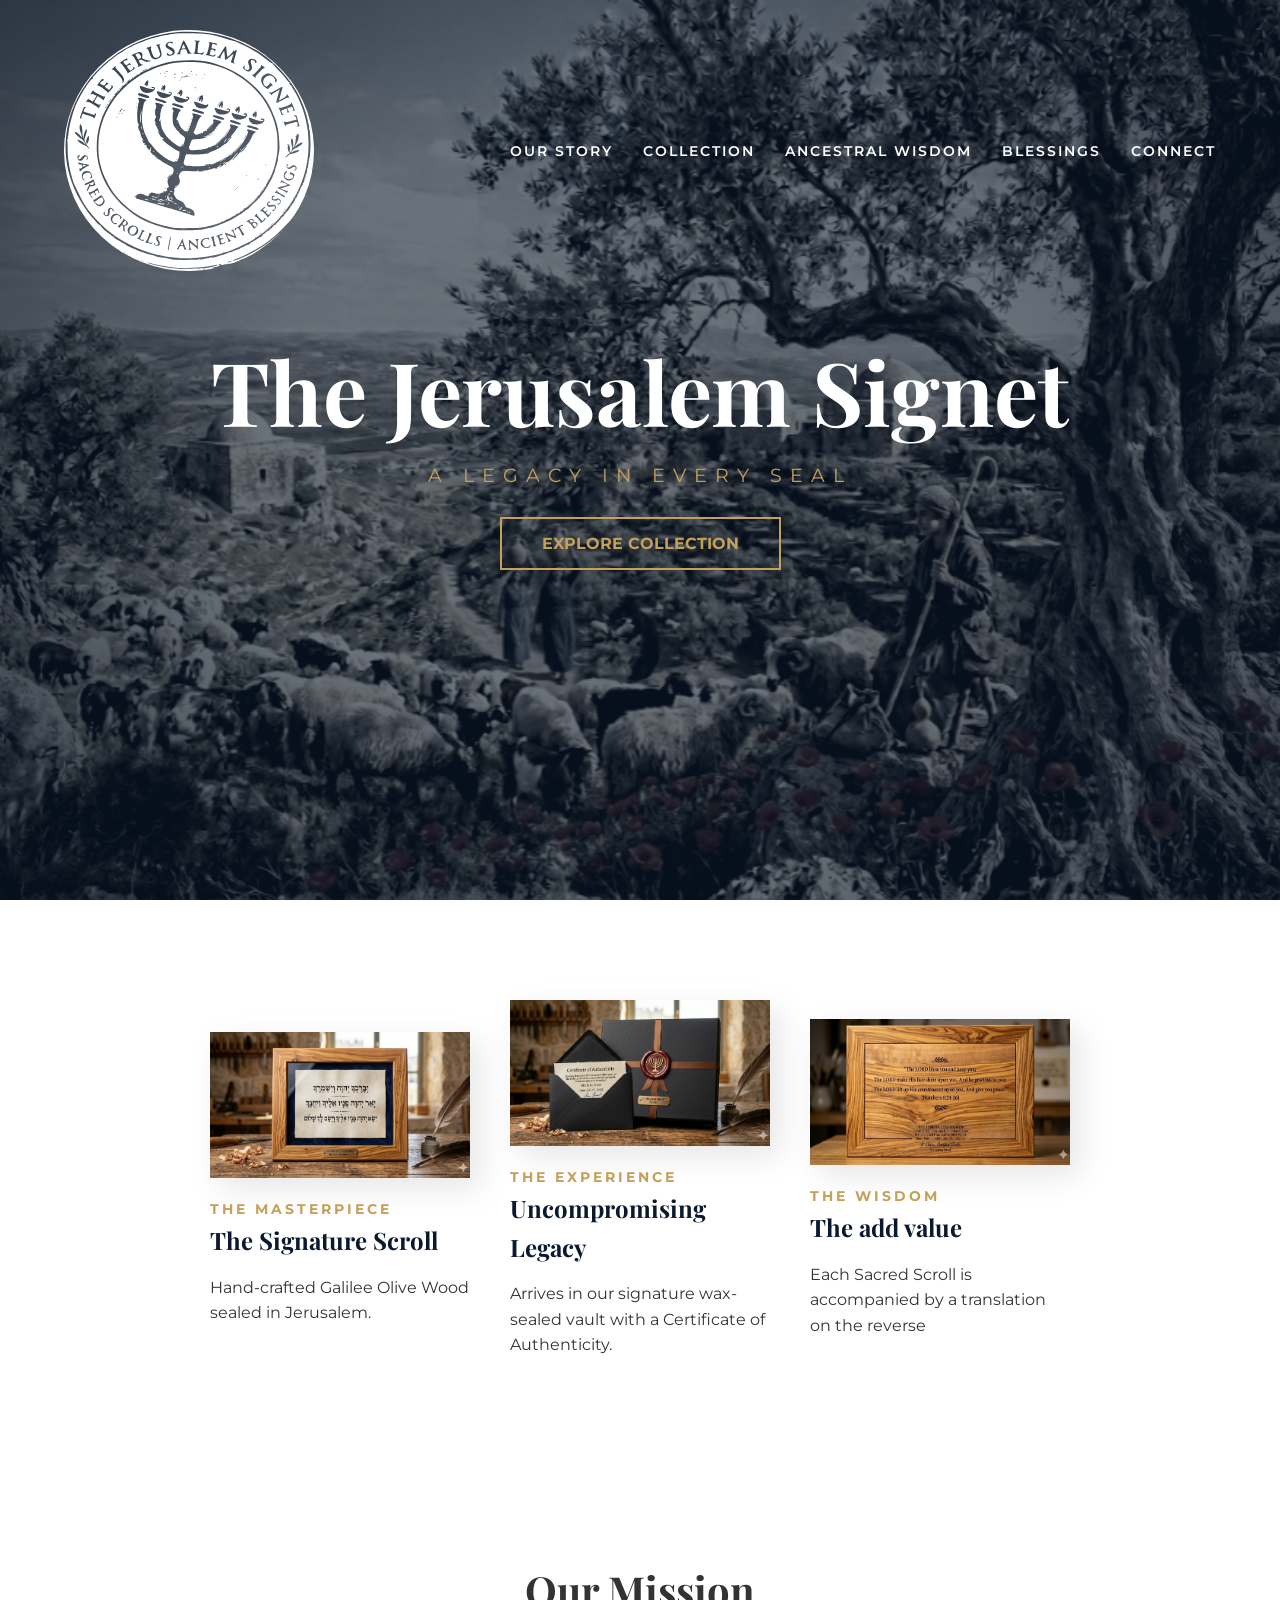
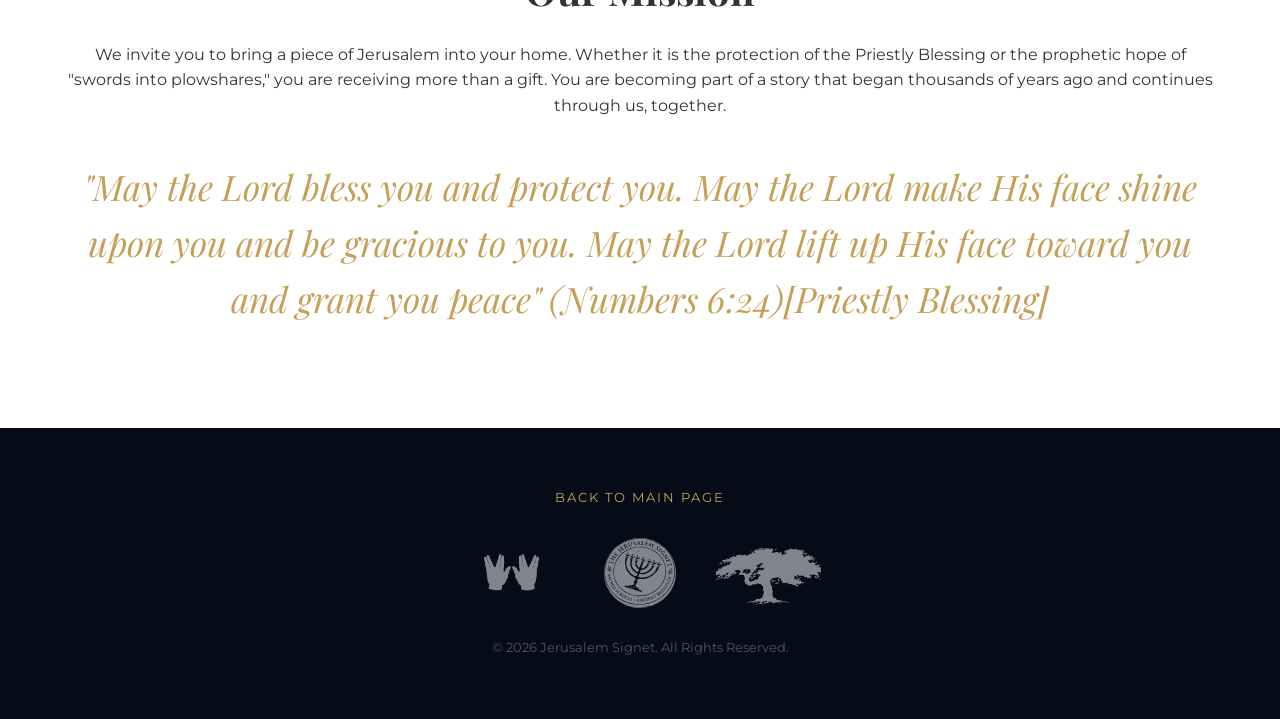
==== index.html @ 8cb452a7 "Re-deploying with index.html at the root" ====
<!DOCTYPE html>
<html lang="en">
<head>
    <meta charset="UTF-8">
    <meta name="viewport" content="width=device-width, initial-scale=1.0">
    <title>Jerusalem Signet | A Legacy in Every Seal</title>
    <link href="https://fonts.googleapis.com/css2?family=Montserrat:wght@300;400;700&family=Playfair+Display:ital,wght@0,700;1,700&display=swap" rel="stylesheet">
    <link rel="stylesheet" href="css/style.css">
</head>
<body>

    <header>
        <div class="logo">
            <a href="index.html"><img src="assets/svg/Jerusalemsignet.svg" alt="Jerusalem Signet Logo"></a>
        </div>
        <nav>
            <ul>
		 <li><a href="heritage.html">Our Story</a></li>
                <li><a href="collection.html">Collection</a></li>
                <li><a href="wisdom.html">Ancestral Wisdom</a></li>
		<li><a href="blessings.html">Blessings</a></li>
                <li><a href="connect.html">Connect</a></li>

            </ul>
        </nav>
    </header>

    <section class="hero">
        <div class="hero-content">
            <h1>The Jerusalem Signet</h1>
            <p class="hero-subtitle">A Legacy in Every Seal</p>
            <a href="collection.html" class="cta-button">Explore Collection</a>
        </div>
    </section>



<section id="featured" class="signature-piece">
    <div class="container">
        <div class="piece-grid">
            
            <div class="featured-item">
                <div class="image-wrapper">
                    <img src="assets/images/product1.png" alt="Signature Olive Wood Frame">
                </div>
                <div class="piece-content">
                    <span class="label">The Masterpiece</span>
                    <h2>The Signature Scroll</h2>
                    <p>Hand-crafted Galilee Olive Wood sealed in Jerusalem.</p>
                </div>
            </div>

            <div class="featured-item">
                <div class="image-wrapper">
                    <img src="assets/images/package.png" alt="Jerusalem Signet Premium Packaging">
                </div>
                <div class="piece-content">
                    <span class="label">The Experience</span>
                    <h2>Uncompromising Legacy</h2>
                    <p>Arrives in our signature wax-sealed vault with a Certificate of Authenticity.</p>
                </div>
            </div>

          <div class="featured-item">
                <div class="image-wrapper">
                    <img src="assets/images/back_product.png" alt="Product back">
                </div>
                <div class="piece-content">
                    <span class="label">The Wisdom</span>
                    <h2>The add value</h2>
                    <p> Each Sacred Scroll is accompanied by a translation on the reverse</p>
                </div>
            </div>








        </div>
    </div>
</section>

<section class="mission-callout">
        <div class="container narrow">
          	  <h2>Our Mission</h2>
           	<p>We invite you to bring a piece of Jerusalem into your home. Whether it is the protection of the Priestly Blessing or the prophetic hope of "swords into plowshares," you are receiving more than a gift. You are 				becoming part of a story that began thousands of years ago and continues through us, together.</p>
            	<p class="final-blessing"> "May the Lord bless you and protect you.
May the Lord make His face shine upon you and be gracious to you.
May the Lord lift up His face toward you and grant you peace" (Numbers 6:24)[Priestly Blessing]</p>
        </div>
</section>

<footer class="main-footer">
    <div class="footer-container">
        <a href="index.html" class="back-home">Back to Main Page</a>
        
        <div class="footer-branding">
	     <img src="assets/images/cohanim.png" alt="Olive Tree" class="footer-cohen">
	    <img src="assets/svg/Jerusalemsignet.svg" alt="Jerusalem Signet Seal" class="footer-logo">
            <img src="assets/images/OliveTree.png" alt="Olive Tree" class="footer-tree">
              
        </div>

        
        <p>&copy; 2026 Jerusalem Signet. All Rights Reserved.</p>
    </div>
</footer>

</body>
</html>
---- css/style.css ----
/* ==========================================================================
   1. CORE RESET & VARIABLES
   ========================================================================== */
:root {
    --midnight: #0a192f;
    --gold: #c5a059;
    --white: #ffffff;
    --off-white: #f9f9f9;
}

* { 
    margin: 0; 
    padding: 0; 
    box-sizing: border-box; 
}

body {
    font-family: 'Montserrat', sans-serif;
    background-color: var(--white);
    color: #333;
    line-height: 1.6;
    width: 100%;
    overflow-x: hidden;
}

img {
    max-width: 100%;
    height: auto;
    display: block;
}

/* ==========================================================================
   2. GLOBAL NAVIGATION
   ========================================================================== */
header {
    position: absolute;
    top: 0;
    width: 100%;
    display: flex;
    justify-content: space-between;
    align-items: center;
    padding: 30px 5%;
    z-index: 1000;
}

.logo img, .nav-logo {
    width: 250px !important;
    height: auto;
    filter: brightness(0) invert(1);
}

nav ul { display: flex; list-style: none; }
nav ul li { margin-left: 30px; }
nav ul li a {
    color: var(--white);
    text-decoration: none;
    text-transform: uppercase;
    font-size: 0.9rem;
    letter-spacing: 2px;
    font-weight: 600;
}

/* ==========================================================================
   3. HOME PAGE HERO
   ========================================================================== */
.hero {
    height: 100vh;
    background: var(--midnight);
    display: flex;
    align-items: center;
    justify-content: center;
    position: relative;
    text-align: center;
}

.hero::before {
    content: "";
    position: absolute;
    top: 0; left: 0; width: 100%; height: 100%;
    background: url('../assets/images/Galil_view1.jpg') center/cover no-repeat;
    opacity: 0.4;
    z-index: 1;
}

.hero-content { position: relative; z-index: 10; }

.hero h1 {
    font-family: 'Playfair Display', serif;
    font-size: clamp(3rem, 8vw, 5.5rem);
    color: var(--white);
    line-height: 1.1;
    margin-bottom: 20px;
}

.hero-subtitle {
    font-size: 1.2rem;
    color: var(--gold);
    text-transform: uppercase;
    letter-spacing: 8px;
    margin-bottom: 40px;
}

.cta-button {
    padding: 15px 40px;
    border: 2px solid var(--gold);
    color: var(--gold);
    text-decoration: none;
    text-transform: uppercase;
    font-weight: 700;
    transition: 0.3s;
}

.cta-button:hover { background: var(--gold); color: var(--midnight); }

/* ==========================================================================
   4. HOME PAGE FEATURED GRID
   ========================================================================== */
#featured { padding: 100px 0; background: var(--white); }

#featured .piece-grid {
    display: flex;
    justify-content: center;
    gap: 40px;
    max-width: 900px;
    margin: 0 auto;
    padding: 0 20px;
}

.featured-item { flex: 1; text-align: left; }

.image-wrapper {
    width: 100%;
    aspect-ratio: 16 / 9;
    overflow: hidden;
    margin-bottom: 20px;
    box-shadow: 10px 10px 30px rgba(0,0,0,0.1);
}

.image-wrapper img { width: 100%; height: 100%; object-fit: cover; }

/* ==========================================================================
   5. HERITAGE PAGE SPECIFIC
   ========================================================================== */
.subpage header {
    background: var(--midnight);
    position: relative;
}

.heritage-page .container {
    display: block !important;
    width: 100% !important;
    max-width: 1200px;
    margin: 0 auto;
    padding: 60px 5%;
}

.heritage-page .container.narrow { max-width: 800px !important; }

.heritage-hero {
    background: var(--off-white);
    text-align: center;
    padding: 80px 5%;
}

.heritage-hero h1 {
    font-family: 'Playfair Display', serif;
    font-size: 3.5rem;
    color: var(--midnight);
    margin: 20px 0;
}

/* Missing Text Styles Added Here */
.label {
    color: var(--gold);
    text-transform: uppercase;
    letter-spacing: 3px;
    font-weight: 700;
    font-size: 0.9rem;
    display: block;
}

.quote {
    font-family: 'Playfair Display', serif;
    font-style: italic;
    font-size: 1.5rem;
    color: #555;
    margin-top: 20px;
}

.lead {
    font-size: 1.3rem;
    font-weight: 300;
    margin-bottom: 30px;
}

.story-block h3 {
    font-family: 'Playfair Display', serif;
    font-size: 2rem;
    color: var(--midnight);
    margin-bottom: 15px;
}

.story-block p { margin-bottom: 20px; line-height: 1.8; }

.scripture-callout {
    margin: 40px 0;
    padding: 30px;
    background: #f4f4f4;
    border-left: 4px solid var(--gold);
}

.verse-text {
    font-family: 'Playfair Display', serif;
    font-style: italic;
    font-size: 1.4rem;
    margin-bottom: 10px;
}

.verse-reference {
    font-weight: 700;
    color: var(--gold);
    text-transform: uppercase;
    font-size: 0.8rem;
}

.heirloom-container { margin: 50px auto; max-width: 650px; text-align: center; }

.heirloom-photo {
    width: 100%;
    box-shadow: 0 20px 50px rgba(0,0,0,0.15);
}

.legacy-caption { font-style: italic; color: #777; margin-top: 15px; font-size: 0.9rem; }

/* ==========================================================================
   6. CRAFT & MISSION (The Dark & Gold Section)
   ========================================================================== */
.craft-details {
    background: var(--midnight) !important; /* Ensures the deep blue background */
    color: var(--white) !important;
    padding: 100px 5% !important;
    width: 100%;
}

.craft-grid {
    display: flex;
    justify-content: center;
    gap: 50px;
    max-width: 1100px;
    margin: 50px auto 0;
}

.craft-item h4 { 
    color: var(--gold); 
    text-transform: uppercase;
    margin-bottom: 15px;
    letter-spacing: 2px;
}

.mission-callout {
    padding: 100px 5%;
    text-align: center;
    background: var(--white);
}

.mission-callout h2 {
    font-family: 'Playfair Display', serif;
    font-size: 2.5rem;
    margin-bottom: 20px;
}

.final-blessing {
    font-family: 'Playfair Display', serif;
    font-size: 2.2rem;
    color: var(--gold);
    margin-top: 40px;
    font-style: italic;
}/* ==========================================================================
   7. FOOTER
   ========================================================================== */

.main-footer {
    background: #050c18; /* Matches your current midnight theme */
    padding: 60px 5%;
    text-align: center;
}

.footer-container {
    display: flex;
    flex-direction: column;
    align-items: center; /* Centralizes all footer content */
    gap: 30px;
}

.footer-branding {
    display: flex;
    justify-content: center;
    align-items: center; /* Ensures vertical alignment is centered */
    gap: 40px; /* Space between seal and tree */
}

.footer-logo, 
.footer-tree {
    height: 70px; /* Fixed height forces identical sizing */
    width: auto;   /* Maintains aspect ratio */
    filter: brightness(0) invert(1) opacity(0.5); /* Matches high-end aesthetic */
    transition: opacity 0.3s ease;
}
.footer-logo,
.footer-cohen {
    height: 70px; /* Fixed height forces identical sizing */
    width: auto;   /* Maintains aspect ratio */
    filter: brightness(0) invert(1) opacity(0.5); /* Matches high-end aesthetic */
    transition: opacity 0.3s ease;
}


.footer-logo:hover, 
.footer-tree:hover {
    opacity: 0.9;
}

.back-home {
    color: var(--gold);
    text-decoration: none;
    text-transform: uppercase;
    font-size: 0.8rem;
    letter-spacing: 2px;
}
.footer-container p { color: rgba(255,255,255,0.3); font-size: 0.8rem; }


/* ==========================================================================
   8. RESPONSIVE
   ========================================================================== */
@media (max-width: 768px) {
    #featured .piece-grid, .craft-grid { flex-direction: column; }
    .hero h1 { font-size: 2.8rem; }
    header { flex-direction: column; gap: 20px; padding: 20px; }
    nav ul li { margin: 0 10px; }
}





/* ==========================================================================
   COLLECTION PIECE LAYOUT (Side-by-Side)
   ========================================================================== */
.gallery {
    padding: 80px 0;
    background: var(--white);
}

.gallery .container {
    max-width: 1200px;
    margin: 0 auto;
    padding: 0 5%;
}

.piece-grid {
    display: flex; /* This is the magic line that moves text to the right */
    align-items: center; /* Centers text vertically against the image */
    justify-content: space-between;
    gap: 60px; /* Space between the photo and the description */
}

.piece-image {
    flex: 1.2; /* Gives the image a bit more room */
}

.piece-image img {
    width: 100%;
    height: auto;
    border-radius: 4px;
    box-shadow: 15px 15px 40px rgba(0,0,0,0.1);
}

.piece-content {
    flex: 1; /* The description area */
    text-align: left;
}

/* Optional: Elegant styling for the headers in the description */
.piece-content h2 {
    font-family: 'Playfair Display', serif;
    color: var(--midnight);
    margin-bottom: 15px;
}

/* Mobile Fix: Stacks them vertically on phones */
@media (max-width: 768px) {
    .piece-grid {
        flex-direction: column;
        text-align: center;
    }
}



/* ==========================================================================
   WISDOM PAGE STYLES
   ========================================================================== */
.wisdom-hero {
    background: var(--midnight);
    color: var(--white);
    padding: 120px 5% 80px;
    text-align: center;
}

.wisdom-hero .translation {
    font-family: 'Playfair Display', serif;
    font-style: italic;
    font-size: 1.4rem;
    color: var(--gold);
    margin-top: 10px;
}

.posts-container {
    padding: 80px 5%;
    background: var(--off-white);
}

.wisdom-post {
    background: var(--white);
    max-width: 800px;
    margin: 0 auto 60px;
    padding: 50px;
    box-shadow: 0 10px 30px rgba(0,0,0,0.05);
    border-top: 3px solid var(--gold);
}

.post-meta {
    font-size: 0.8rem;
    text-transform: uppercase;
    letter-spacing: 2px;
    color: var(--gold);
    margin-bottom: 20px;
}

.wisdom-post h2 {
    font-family: 'Playfair Display', serif;
    font-size: 2.2rem;
    color: var(--midnight);
    margin-bottom: 20px;
}

.post-content p {
    margin-bottom: 20px;
    font-size: 1.1rem;
    color: #444;
}


.design-callout {
    background: #fdfaf3; /* A very light parchment color */
    border-left: 4px solid var(--gold);
    padding: 30px;
    margin: 30px 0;
    font-family: 'Playfair Display', serif;
    font-size: 1.25rem;
    line-height: 1.6;
    color: var(--midnight);
    font-style: italic;
}

.design-callout p {
    margin: 0;
}


.pardes-list {
    list-style: none;
    padding-left: 0;
}

.pardes-list li {
    padding: 20px 0;
    border-bottom: 1px solid #e0e0e0;
    display: grid; /* Use grid instead of flex for better control */
    grid-template-columns: 180px 1fr; /* This gives the left side 180px of space */
    align-items: baseline;
    gap: 20px;
}

.pardes-list li strong {
    font-family: 'Playfair Display', serif;
    color: var(--midnight);
    font-size: 1.1rem;
    line-height: 1.2;
    display: block; /* Ensures the name and (Interpretation) stay together */
}

/* ==========================================================================
   EZER KENEGDO POST STYLING
   ========================================================================== */

.concept-split {
    display: flex;
    gap: 30px;
    margin: 40px 0;
}

.concept-box {
    flex: 1;
    background: #f9f9f9;
    padding: 30px;
    border-bottom: 2px solid var(--gold);
}

.concept-box h3 {
    font-family: 'Playfair Display', serif;
    font-size: 1.3rem;
    color: var(--midnight);
    margin-bottom: 15px;
}

.partnership-footer {
    text-align: center;
    padding: 40px;
    background: var(--midnight);
    color: var(--white);
    margin-top: 20px;
}

.partnership-footer h3 {
    color: var(--gold);
    text-transform: uppercase;
    letter-spacing: 2px;
    font-size: 1rem;
    margin-bottom: 15px;
}

.partnership-footer p {
    font-style: italic;
    font-family: 'Playfair Display', serif;
    font-size: 1.2rem;
    line-height: 1.6;
    color: var(--white) !important;
}

/* Mobile: Stack the concept boxes */
@media (max-width: 768px) {
    .concept-split {
        flex-direction: column;
    }
}
/* ==========================================================================
   POST 07: NATURE & BAL TASHCHIT
   ========================================================================== */

.nature-callout {
    background: #f4f7f1; /* Soft natural green tint */
    border-left: 4px solid #5a6e4c; /* Olive green border */
    padding: 40px;
    margin: 30px 0;
    font-family: 'Playfair Display', serif;
    font-style: italic;
    font-size: 1.3rem;
    color: #2c3e2d;
    position: relative;
}

.nature-callout cite {
    display: block;
    margin-top: 15px;
    font-size: 0.9rem;
    font-style: normal;
    text-transform: uppercase;
    letter-spacing: 1px;
    color: #5a6e4c;
}

.olive-wisdom-box {
    margin: 40px 0;
    padding: 30px;
    background: var(--off-white);
    border: 1px solid #d4dccf;
}

.olive-wisdom-box h4 {
    color: #5a6e4c;
    text-transform: uppercase;
    letter-spacing: 1px;
    margin-bottom: 10px;
}

.scripture-ref {
    text-align: center;
    font-family: 'Playfair Display', serif;
    font-size: 1.2rem;
    color: var(--gold);
    margin-top: 40px;
    border-top: 1px solid #eee;
    padding-top: 20px;
}
/* ==========================================================================
   COLLECTION PACKAGE SETS (Frame + Box side-by-side)
   ========================================================================== */
.collection-sets {
    padding: 100px 0;
    background: var(--white);
}

.collection-sets .container {
    max-width: 1200px;
    margin: 0 auto;
    padding: 0 5%;
}

.product-set {
    display: grid;
    grid-template-columns: 1.2fr 1fr; /* Image area is slightly wider than text */
    gap: 80px;
    align-items: center;
    margin-bottom: 150px;
    padding-bottom: 100px;
    border-bottom: 1px solid #eee;
}

/* Reverse layout for variety on the second set */
.product-set.inverse {
    grid-template-columns: 1fr 1.2fr;
}
.product-set.inverse .set-images {
    grid-column: 2;
}
.product-set.inverse .set-description {
    grid-column: 1;
    grid-row: 1;
}

/* Image Pairing Logic */
.set-images {
    display: flex;
    align-items: flex-end;
    position: relative;
}

.main-piece {
    width: 70%;
    height: auto;
    z-index: 2;
    box-shadow: 20px 20px 50px rgba(0,0,0,0.1);
}

.package-piece {
    width: 50%;
    height: auto;
    margin-left: -20%; /* Creates the package "bundle" look */
    z-index: 1;
    box-shadow: 15px 15px 40px rgba(0,0,0,0.15);
}

/* Set Description Typography */
.set-description .label {
    letter-spacing: 3px;
    color: var(--gold);
    font-weight: 700;
    margin-bottom: 10px;
}

.set-description h2 {
    font-family: 'Playfair Display', serif;
    font-size: 2.5rem;
    color: var(--midnight);
    margin-bottom: 20px;
}

.packaging-note {
    margin: 30px 0;
    padding: 20px;
    background: #f9f9f9;
    border-left: 2px solid var(--midnight);
}

.packaging-note strong {
    display: block;
    text-transform: uppercase;
    font-size: 0.8rem;
    letter-spacing: 1px;
    margin-bottom: 8px;
}

/* ==========================================================================
   CUSTOMIZATION GATE & PRICING
   ========================================================================== */
.customization-gate {
    margin-top: 40px;
    padding: 30px;
    background: #fdfaf3; /* Light parchment for the 'selection' zone */
    border: 1px solid #f1ece0;
}

.customization-gate h3 {
    font-size: 1.1rem;
    text-transform: uppercase;
    letter-spacing: 2px;
    margin-bottom: 15px;
}

.blessing-options {
    list-style: none;
    padding: 0;
    margin-bottom: 25px;
}

.blessing-options li {
    font-size: 0.9rem;
    margin-bottom: 10px;
    color: #555;
    padding-left: 20px;
    position: relative;
}

.blessing-options li::before {
    content: "•";
    color: var(--gold);
    position: absolute;
    left: 0;
    font-weight: bold;
}

.price-btn {
    display: inline-block;
    padding: 18px 40px;
    background: var(--midnight);
    color: var(--white);
    text-decoration: none;
    text-transform: uppercase;
    font-weight: 700;
    letter-spacing: 2px;
    font-size: 0.85rem;
    transition: all 0.3s ease;
}

.price-btn:hover {
    background: var(--gold);
    color: var(--midnight);
    transform: translateY(-3px);
}
/* ==========================================================================
   COLLECTION GALLERY (Balanced Product & Package Layout)
   ========================================================================== */
.collection-gallery {
    padding: 100px 0;
    background: var(--white);
}

.collection-gallery .container {
    max-width: 1200px;
    margin: 0 auto;
    padding: 0 5%;
}

.gallery-item {
    display: grid;
    grid-template-columns: 1.2fr 1fr; /* Image area is slightly wider than text */
    gap: 80px;
    align-items: flex-start;
    margin-bottom: 150px;
    padding-bottom: 100px;
    border-bottom: 1px solid #eee;
}

/* Alternating layout for variety */
.gallery-item.inverse {
    direction: rtl; 
}
.gallery-item.inverse .gallery-info {
    direction: ltr;
}

/* Side-by-Side Large Images */
.gallery-visuals {
    display: flex;
    flex-direction: column;
    gap: 20px;
}

.package-bundle {
    display: grid;
    grid-template-columns: 1fr 1fr; /* Forces equal width for Frame and Box */
    gap: 20px;
}

.gallery-main, .gallery-box {
    width: 100%;
    height: auto;
    box-shadow: 0 20px 40px rgba(0,0,0,0.1);
    object-fit: cover;
}

.package-caption {
    font-size: 0.85rem;
    text-transform: uppercase;
    letter-spacing: 2px;
    color: var(--gold);
    font-weight: 700;
    margin-top: 10px;
}

/* Text and Selection Gate Information */
.gallery-info h2 {
    font-family: 'Playfair Display', serif;
    font-size: 2.8rem;
    color: var(--midnight);
    margin: 0 0 25px;
}

.selection-gate {
    margin-top: 40px;
    padding: 35px;
    background: #fdfaf3; /* Light parchment tint */
    border-top: 3px solid var(--gold);
}

.selection-gate ul {
    list-style: none;
    padding: 0;
    margin: 20px 0 30px;
}

.selection-gate li {
    font-size: 0.95rem;
    margin-bottom: 12px;
    padding-left: 20px;
    position: relative;
    color: #444;
}

.selection-gate li::before {
    content: "•";
    color: var(--gold);
    position: absolute;
    left: 0;
    font-weight: bold;
}

.price-link {
    display: inline-block;
    padding: 18px 45px;
    background: var(--midnight);
    color: var(--white);
    text-decoration: none;
    text-transform: uppercase;
    font-weight: 700;
    letter-spacing: 2px;
    transition: all 0.3s ease;
}

.price-link:hover {
    background: var(--gold);
    color: var(--midnight);
    transform: translateY(-3px);
}

/* Mobile Responsiveness */
@media (max-width: 992px) {
    .gallery-item, .gallery-item.inverse {
        grid-template-columns: 1fr;
        direction: ltr;
        gap: 40px;
    }
    .package-bundle {
        grid-template-columns: 1fr; /* Stacks images on small screens */
    }
}

/* ==========================================================================
   PRICING 
   ========================================================================== */




.bespoke-builder { padding: 100px 0; background: #fff; }
.builder-grid { display: grid; grid-template-columns: 1fr 350px; gap: 60px; align-items: start; }

.step-box { margin-bottom: 50px; }
.step-box h3 { font-family: 'Playfair Display', serif; margin-bottom: 20px; font-size: 1.2rem; border-bottom: 1px solid #eee; padding-bottom: 10px; }

.radio-card {
    display: block;
    border: 1px solid #eee;
    padding: 20px;
    margin-bottom: 15px;
    cursor: pointer;
    transition: 0.3s;
}

.radio-card input { display: none; }
.radio-card:has(input:checked) { border-color: var(--gold); background: #fdfaf3; }

.card-content strong { display: block; font-size: 1rem; color: var(--midnight); }
.card-content span { font-size: 0.85rem; color: #777; }

.builder-summary { position: sticky; top: 100px; }
.summary-card { background: var(--midnight); color: #fff; padding: 40px; }
.summary-card h3 { color: var(--gold); margin-bottom: 20px; }
.total-box { border-top: 1px solid rgba(255,255,255,0.1); margin-top: 20px; padding-top: 20px; }
.order-btn { width: 100%; background: var(--gold); color: #fff; border: none; padding: 15px; text-transform: uppercase; font-weight: 700; margin-top: 20px; cursor: pointer; }

@media (max-width: 992px) {
    .builder-grid { grid-template-columns: 1fr; }
    .builder-summary { position: static; }
}


/* ==========================================================================
   		BLESSINGS

   ========================================================================== */


/* Container & Header */
.blessings-selection {
    padding: 80px 0;
    background-color: var(--white);
}

.section-header {
    text-align: center;
    margin-bottom: 50px;
}

.section-header .label {
    color: var(--gold);
    text-transform: uppercase;
    letter-spacing: 2px;
    font-size: 0.8rem;
    font-weight: 700;
}

.section-header h2 {
    font-family: 'Playfair Display', serif;
    font-size: 2.5rem;
    color: var(--midnight);
    margin: 10px 0;
}

/* Grid Layout */
.blessings-grid {
    display: grid;
    grid-template-columns: repeat(auto-fit, minmax(350px, 1fr));
    gap: 30px;
    max-width: 1200px;
    margin: 0 auto;
}

/* Blessing Card Styling */
.blessing-card {
    position: relative;
    cursor: pointer;
    display: block;
}

.blessing-card input[type="radio"] {
    position: absolute;
    opacity: 0;
}

.card-inner {
    border: 1px solid #e0e0e0;
    padding: 30px;
    height: 100%;
    transition: all 0.3s ease;
    display: flex;
    gap: 20px;
    background: #fff;
}

/* Hover & Selected States */
.blessing-card:hover .card-inner {
    border-color: var(--gold);
    box-shadow: 0 10px 20px rgba(0,0,0,0.05);
}

.blessing-card input[type="radio"]:checked + .card-inner {
    border-color: var(--gold);
    background-color: #fdfaf3; /* Light parchment tint */
}

/* Custom Radio Indicator */
.radio-indicator {
    width: 20px;
    height: 20px;
    border: 2px solid #ccc;
    border-radius: 50%;
    flex-shrink: 0;
    margin-top: 5px;
    position: relative;
}

.blessing-card input[type="radio"]:checked + .card-inner .radio-indicator {
    border-color: var(--gold);
}

.blessing-card input[type="radio"]:checked + .card-inner .radio-indicator::after {
    content: '';
    position: absolute;
    top: 50%;
    left: 50%;
    transform: translate(-50%, -50%);
    width: 10px;
    height: 10px;
    background: var(--gold);
    border-radius: 50%;
}

/* Text Styling within Cards */
.blessing-content h3 {
    font-family: 'Playfair Display', serif;
    font-size: 1.3rem;
    color: var(--midnight);
    margin-bottom: 15px;
}

.hebrew {
    font-size: 1.1rem;
    font-weight: 600;
    margin-bottom: 10px;
    color: #333;
    line-height: 1.4;
    direction: rtl;
}

.english {
    font-size: 0.9rem;
    color: #666;
    font-style: italic;
    line-height: 1.5;
}

.price-tag {
    display: inline-block;
    margin-top: 15px;
    font-weight: 700;
    color: var(--gold);
}

/* Custom Option Highlight */
.custom-option .card-inner {
    border-style: dashed;
    border-width: 2px;
}

@media (max-width: 768px) {
    .blessings-grid {
        grid-template-columns: 1fr;
    }
}
/* Gallery Container */
.blessings-gallery {
    background: var(--off-white);
    padding: 100px 5%;
}

.gallery-header {
    text-align: center;
    margin-bottom: 60px;
}

.instruction-text {
    max-width: 600px;
    margin: 20px auto;
    font-style: italic;
    color: #666;
}

/* The Blessing Grid */
.blessings-grid {
    display: grid;
    grid-template-columns: repeat(auto-fit, minmax(320px, 1fr));
    gap: 30px;
    max-width: 1200px;
    margin: 0 auto;
}

/* Individual Blessing Frame */
.blessing-frame {
    cursor: pointer;
    position: relative;
}

.blessing-frame input {
    position: absolute;
    opacity: 0;
}

.frame-inner {
    background: var(--white);
    border: 1px solid #e0e0e0;
    padding: 40px 30px;
    height: 100%;
    transition: all 0.4s cubic-bezier(0.165, 0.84, 0.44, 1);
    display: flex;
    flex-direction: column;
    align-items: center;
    text-align: center;
    box-shadow: 0 4px 15px rgba(0,0,0,0.03);
}

.blessing-icon {
    width: 200px;
    height: 200px;
    margin-bottom: 25px;
    opacity: 0.7;
    transition: 0.3s;
}

/* Hover & Selected States */
.blessing-frame:hover .frame-inner {
    transform: translateY(-5px);
    border-color: var(--gold);
}

.blessing-frame input:checked + .frame-inner {
    border: 2px solid var(--gold);
    background: #fdfaf3; /* Light parchment tint */
    box-shadow: 0 15px 35px rgba(197, 160, 89, 0.1);
}

.blessing-frame input:checked + .frame-inner .blessing-icon {
    opacity: 1;
    transform: scale(1.1);
}

/* Text Typography */
.text-group h3 {
    font-family: 'Playfair Display', serif;
    color: var(--midnight);
    font-size: 1.2rem;
    margin-bottom: 15px;
}

.hebrew {
    font-size: 1.1rem;
    font-weight: 700;
    line-height: 1.4;
    margin-bottom: 10px;
    color: #333;
}

.english {
    font-size: 0.85rem;
    color: #777;
    font-style: italic;
    line-height: 1.5;
}

/* Custom indicator at the bottom of the card */
.selection-indicator {
    width: 12px;
    height: 12px;
    border: 1px solid #ccc;
    border-radius: 50%;
    margin-top: auto;
    padding-top: 20px;
    position: relative;
}

.blessing-frame input:checked + .frame-inner .selection-indicator {
    background: var(--gold);
    border-color: var(--gold);
}

.gallery-header .hebrew-title {
    font-family: 'Playfair Display', serif;
    font-size: 3rem;
    color: var(--white);
    margin-bottom: 20px;
}

.golden-verse {
    margin: 25px 0;
}

.verse-he {
    color: var(--gold);
    font-size: 1.8rem;
    font-weight: 700;
    margin-bottom: 5px;
    direction: rtl;
}

.verse-en {
    color: var(--gold);
    font-size: 1.8rem;
    font-weight: 700;
    font-style: italic;
    opacity: 0.9;
    letter-spacing: 1px;
}

.instruction-text {
    max-width: 600px;
    margin: 20px auto 0;
    font-style: italic;
    color: rgba(255, 255, 255, 0.7); /* צבע טקסט בהיר על רקע כחול */
}


==========================================================================
   		BLESSINGS-Tribes

========================================================================== */



/* Specific styling for the Tribe posts in Wisdom style */
.tribe-icon-header {
    display: flex;
    align-items: center;
    gap: 20px;
    margin-bottom: 25px;
}

.wisdom-tribe-icon {
    width: 200px;
    height: 200px;
    object-fit: contain;
    border-bottom: 2px solid var(--gold);
    padding-bottom: 10px;
}

.tribe-post .design-callout {
    border-left: 3px solid var(--gold);
    background: rgba(197, 160, 89, 0.05);
    padding: 20px;
    margin: 20px 0;
    font-style: italic;
    font-family: 'Playfair Display', serif;
}

.tribes-theme h1 {
    color: var(--white);
    font-family: 'Playfair Display', serif;
    font-size: 3.5rem;
}
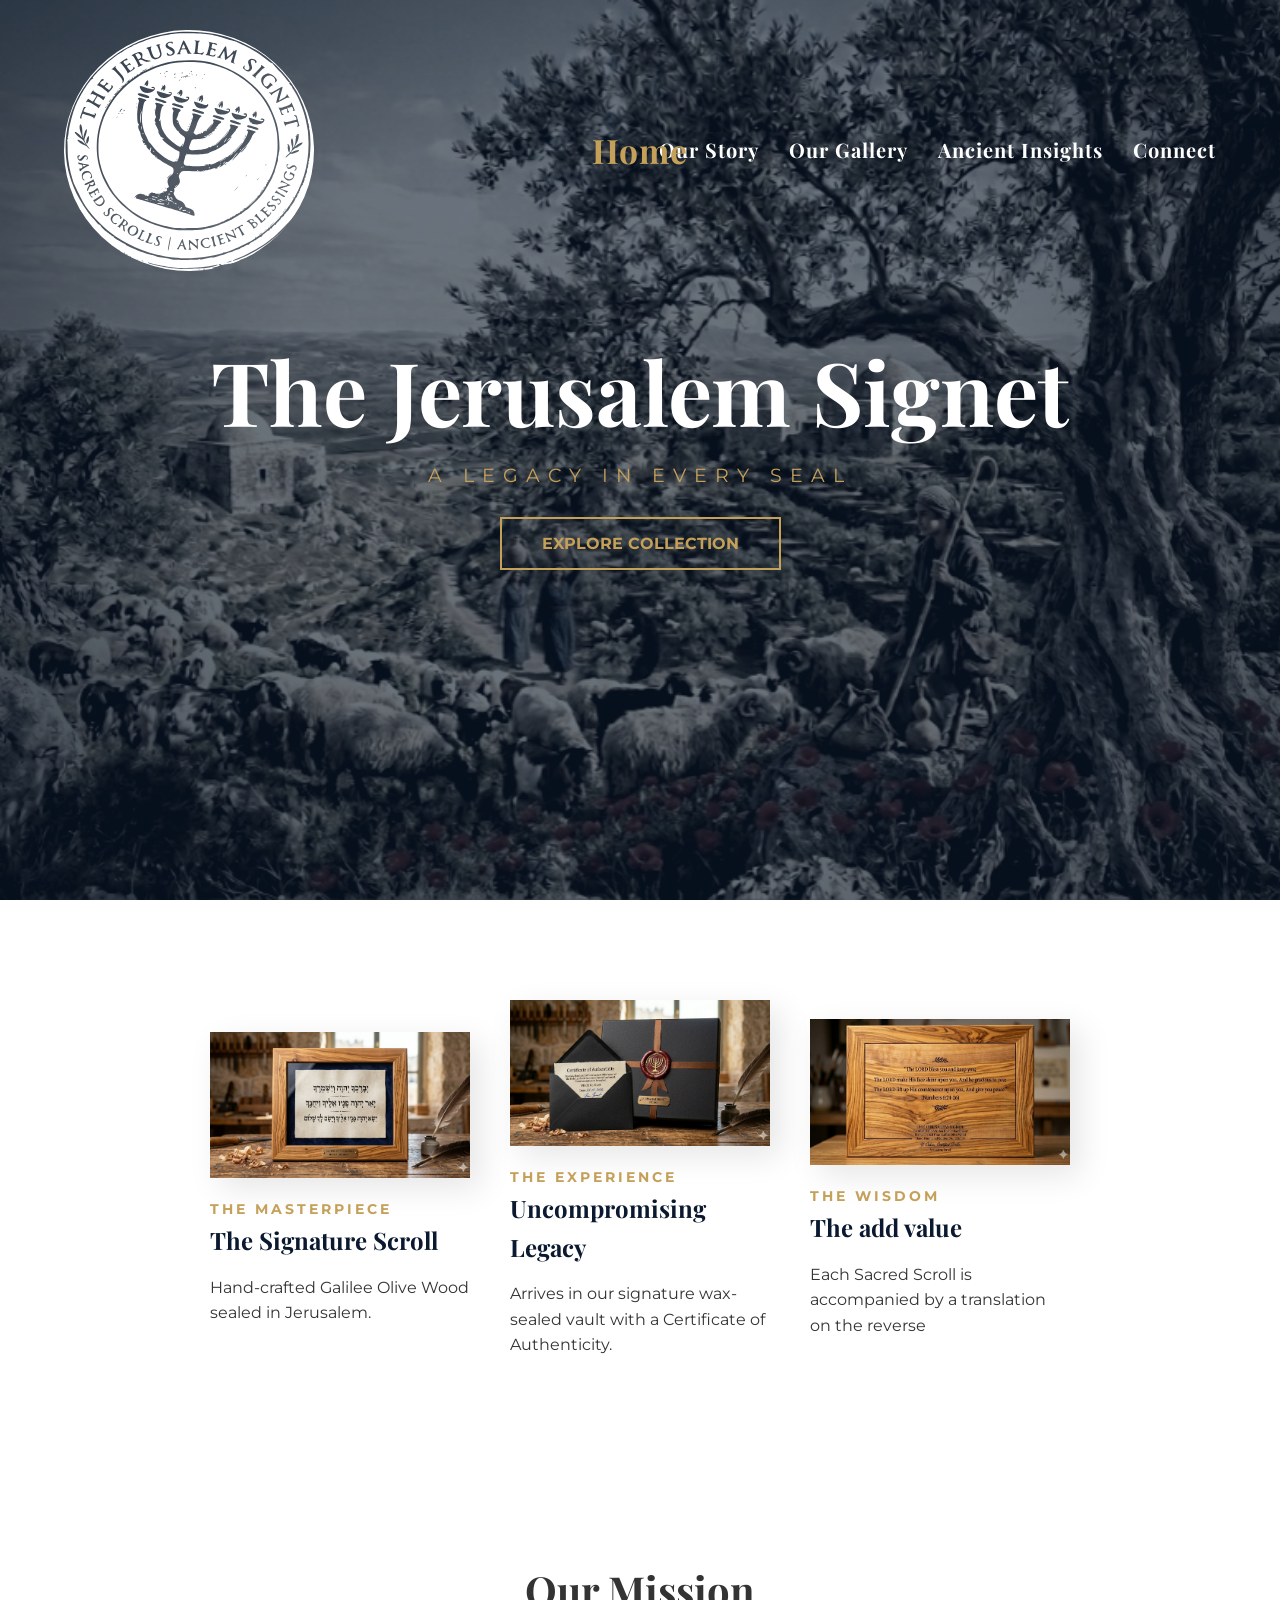
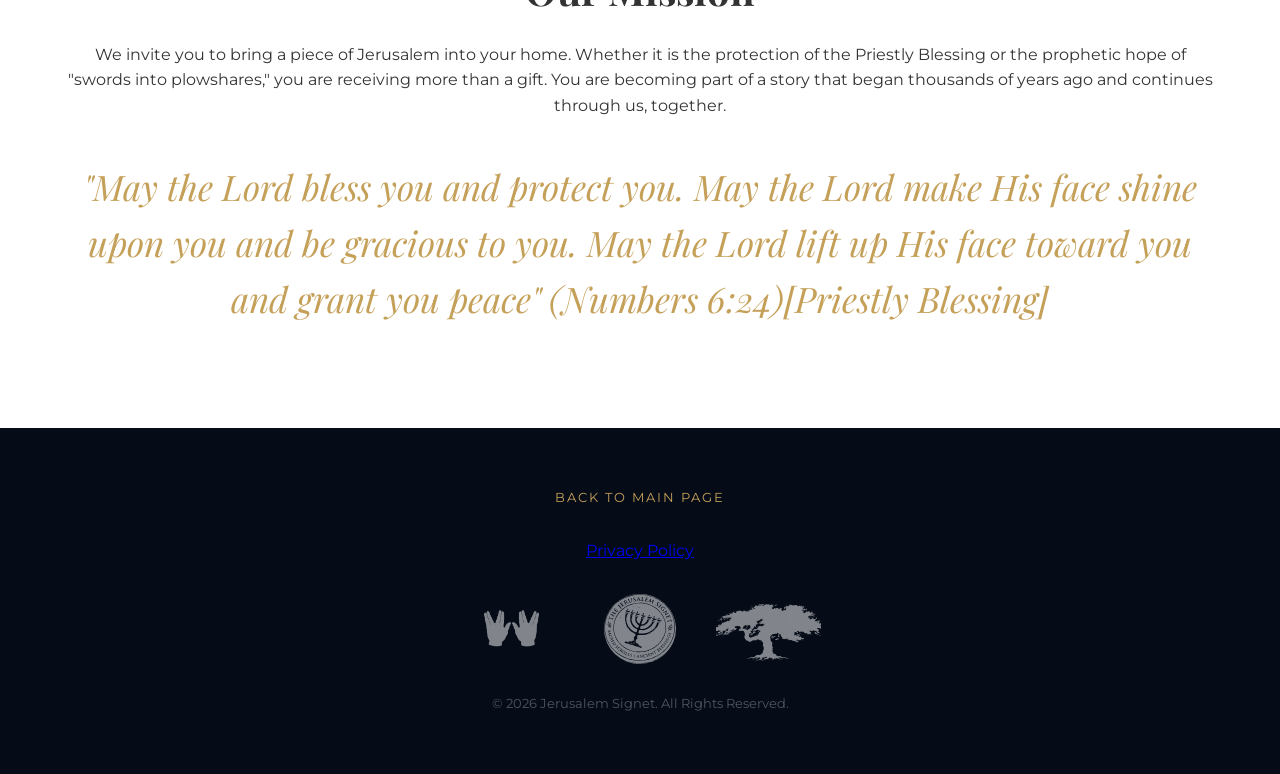
==== commit dd696798: "Deployment: Mobile responsiveness, Privacy Policy, and Sofer Stam educational content" ====
--- a/index.html
+++ b/index.html
@@ -4,6 +4,8 @@
     <meta charset="UTF-8">
     <meta name="viewport" content="width=device-width, initial-scale=1.0">
     <title>Jerusalem Signet | A Legacy in Every Seal</title>
+    <meta name="p:domain_verify" content="9c044ed9be60a33ab293b4acce8b0875"/>
+
     <link href="https://fonts.googleapis.com/css2?family=Montserrat:wght@300;400;700&family=Playfair+Display:ital,wght@0,700;1,700&display=swap" rel="stylesheet">
     <link rel="stylesheet" href="css/style.css">
 </head>
@@ -13,12 +15,30 @@
         <div class="logo">
             <a href="index.html"><img src="assets/svg/Jerusalemsignet.svg" alt="Jerusalem Signet Logo"></a>
         </div>
+        <div class="ribbon-page-title">Home</div>
+        <button
+            class="site-nav-toggle"
+            type="button"
+            aria-label="Open site navigation"
+            aria-expanded="false"
+            aria-controls="site-nav-menu"
+            data-site-menu-toggle
+        >
+            <span class="site-nav-toggle-bar"></span>
+            <span class="site-nav-toggle-bar"></span>
+            <span class="site-nav-toggle-bar"></span>
+        </button>
+        <div id="site-nav-menu" class="site-nav-menu" data-site-menu>
+            <a href="heritage.html" class="site-nav-link">Our Story</a>
+            <a href="collection.html" class="site-nav-link">Our Gallery</a>
+            <a href="wisdom.html" class="site-nav-link">Ancient Insights</a>
+            <a href="connect.html" class="site-nav-link">Connect</a>
+        </div>
         <nav>
-            <ul>
+            <ul class="nav-titles">
 		 <li><a href="heritage.html">Our Story</a></li>
-                <li><a href="collection.html">Collection</a></li>
-                <li><a href="wisdom.html">Ancestral Wisdom</a></li>
-		<li><a href="blessings.html">Blessings</a></li>
+                <li><a href="collection.html">Our Gallery</a></li>
+                <li><a href="wisdom.html">Ancient Insights</a></li>
                 <li><a href="connect.html">Connect</a></li>
 
             </ul>
@@ -96,6 +116,7 @@
 <footer class="main-footer">
     <div class="footer-container">
         <a href="index.html" class="back-home">Back to Main Page</a>
+        <a href="privacy.html">Privacy Policy</a>
         
         <div class="footer-branding">
 	     <img src="assets/images/cohanim.png" alt="Olive Tree" class="footer-cohen">
@@ -109,5 +130,7 @@
     </div>
 </footer>
 
+<script src="js/script.js"></script>
+
 </body>
 </html>
--- a/css/style.css
+++ b/css/style.css
@@ -37,7 +37,7 @@
     top: 0;
     width: 100%;
     display: flex;
-    justify-content: space-between;
+    justify-content: flex-start;
     align-items: center;
     padding: 30px 5%;
     z-index: 1000;
@@ -47,6 +47,10 @@
     width: 250px !important;
     height: auto;
     filter: brightness(0) invert(1);
+}
+
+header nav {
+    margin-left: auto;
 }
 
 nav ul { display: flex; list-style: none; }
@@ -58,6 +62,246 @@
     font-size: 0.9rem;
     letter-spacing: 2px;
     font-weight: 600;
+}
+
+/* Subject ribbon hamburger (site navigation menu) */
+header .site-nav-toggle {
+    appearance: none;
+    border: 1px solid rgba(255, 255, 255, 0.35);
+    background: rgba(10, 25, 47, 0.35);
+    width: 64px;
+    height: 64px;
+    border-radius: 10px;
+    display: none;
+    flex-direction: column;
+    justify-content: center;
+    gap: 6px;
+    cursor: pointer;
+    margin-left: 14px;
+    position: relative;
+    z-index: 1300;
+}
+
+header .site-nav-toggle:focus-visible {
+    outline: 2px solid var(--gold);
+    outline-offset: 3px;
+}
+
+header .site-nav-toggle-bar {
+    display: block;
+    width: 30px;
+    height: 3px;
+    background: var(--white);
+    margin: 0 auto;
+}
+
+header .site-nav-menu {
+    position: absolute;
+    top: 85px;
+    right: 5%;
+    min-width: 240px;
+    background: rgba(10, 25, 47, 0.96);
+    border: 1px solid rgba(197, 160, 89, 0.35);
+    border-radius: 14px;
+    padding: 10px;
+    display: none;
+    z-index: 1250;
+}
+
+header .site-nav-menu.is-open {
+    display: block;
+}
+
+header .site-nav-link {
+    display: block;
+    padding: 12px 12px;
+    color: var(--white);
+    text-decoration: none;
+    font-family: 'Playfair Display', serif;
+    font-weight: 700;
+    letter-spacing: 1px;
+    font-size: 1.05rem;
+    border-radius: 10px;
+}
+
+header .site-nav-link:hover,
+header .site-nav-link:focus-visible {
+    background: rgba(197, 160, 89, 0.12);
+    color: var(--gold);
+    outline: none;
+}
+
+@media (max-width: 1100px) {
+    header nav ul.nav-titles {
+        display: none;
+    }
+    header .site-nav-toggle {
+        display: inline-flex;
+    }
+}
+
+/* Ribbon nav titles beside the logo (active funnel pages) */
+nav ul.nav-titles li a {
+    font-family: 'Playfair Display', serif;
+    text-transform: none;
+    font-size: 1.25rem;
+    letter-spacing: 1px;
+    font-weight: 700;
+}
+
+@media (max-width: 900px) {
+    nav ul.nav-titles li a {
+        font-size: 1.1rem;
+        letter-spacing: 0.8px;
+    }
+}
+
+/* Ribbon page title (moved from hero labels) */
+header .ribbon-page-title {
+    position: absolute;
+    left: 50%;
+    transform: translateX(-50%);
+    display: inline-flex;
+    align-items: center;
+    color: var(--gold);
+    font-family: 'Playfair Display', serif;
+    font-weight: 700;
+    letter-spacing: 1px;
+    font-size: 2.1rem;
+    line-height: 1;
+    white-space: nowrap;
+    pointer-events: none;
+}
+
+@media (max-width: 1100px) {
+    header .ribbon-page-title {
+        display: none;
+    }
+}
+
+@media (max-width: 900px) {
+    header .ribbon-page-title {
+        font-size: 1.25rem;
+    }
+}
+
+/* ==========================================================================
+   2a. WISDOM PAGE - SECTION HAMBURGER NAV
+   ========================================================================== */
+.wisdom-page .midrash-ribbon {
+    background: var(--midnight);
+    color: var(--white);
+    padding: 14px 5%;
+    display: flex;
+    align-items: center;
+    justify-content: center;
+    gap: 18px;
+    border-top: 1px solid rgba(255, 255, 255, 0.08);
+    border-bottom: 1px solid rgba(255, 255, 255, 0.08);
+}
+
+.wisdom-page .midrash-title {
+    color: var(--gold);
+    font-family: 'Playfair Display', serif;
+    font-weight: 700;
+    letter-spacing: 1px;
+    font-size: 1.35rem;
+    text-align: center;
+    line-height: 1.1;
+}
+
+.wisdom-page .midrash-actions {
+    position: relative;
+    display: inline-flex;
+    align-items: center;
+    gap: 10px;
+}
+
+.wisdom-page .wisdom-section-toggle {
+    appearance: none;
+    border: 1px solid rgba(255, 255, 255, 0.35);
+    background: rgba(10, 25, 47, 0.35);
+    width: 44px;
+    height: 44px;
+    border-radius: 10px;
+    display: inline-flex;
+    flex-direction: column;
+    justify-content: center;
+    gap: 6px;
+    cursor: pointer;
+}
+
+.wisdom-page .wisdom-section-toggle:focus-visible {
+    outline: 2px solid var(--gold);
+    outline-offset: 3px;
+}
+
+.wisdom-page .wisdom-section-toggle-bar {
+    display: block;
+    width: 20px;
+    height: 2px;
+    background: var(--white);
+    margin: 0 auto;
+}
+
+.wisdom-page .wisdom-section-menu {
+    position: absolute;
+    top: 52px;
+    right: 0;
+    min-width: 220px;
+    background: rgba(10, 25, 47, 0.95);
+    border: 1px solid rgba(197, 160, 89, 0.35);
+    border-radius: 14px;
+    padding: 10px;
+    display: none;
+    z-index: 1200;
+}
+
+.wisdom-page .wisdom-section-menu.is-open {
+    display: block;
+}
+
+.wisdom-page .wisdom-section-link {
+    display: block;
+    padding: 12px 12px;
+    color: var(--white);
+    text-decoration: none;
+    text-transform: uppercase;
+    letter-spacing: 2px;
+    font-weight: 600;
+    font-size: 0.85rem;
+    border-radius: 10px;
+}
+
+.wisdom-page .wisdom-section-link:hover,
+.wisdom-page .wisdom-section-link:focus-visible {
+    background: rgba(197, 160, 89, 0.12);
+    color: var(--gold);
+    outline: none;
+}
+
+@media (max-width: 900px) {
+    .wisdom-page header {
+        gap: 12px;
+    }
+    .wisdom-page nav ul {
+        flex-wrap: wrap;
+        justify-content: flex-end;
+    }
+    .wisdom-page .midrash-ribbon {
+        flex-wrap: wrap;
+        gap: 12px;
+        padding: 12px 5%;
+    }
+    .wisdom-page .midrash-title {
+        width: 100%;
+        font-size: 1.15rem;
+    }
+}
+
+/* Compensate for added midrash ribbon height on Wisdom page */
+.wisdom-page .wisdom-hero {
+    padding-top: 90px;
 }
 
 /* ==========================================================================
@@ -1201,10 +1445,9 @@
 }
 
 
-==========================================================================
-   		BLESSINGS-Tribes
-
-========================================================================== */
+/* ==========================================================================
+   BLESSINGS - TRIBES
+   ========================================================================== */
 
 
 
@@ -1239,7 +1482,195 @@
     font-size: 3.5rem;
 }
 
-
-
-
-
+/* ==========================================================================
+   RESPONSIVE BASELINE (MOBILE/TABLET) — PRIMARY TARGET: ≤992px
+   ========================================================================== */
+@media (max-width: 992px) {
+    body {
+        line-height: 1.7;
+        text-rendering: optimizeLegibility;
+    }
+
+    /* Prevent horizontal overflow from long words/URLs */
+    p, li, a, h1, h2, h3, h4, blockquote, .post-content {
+        overflow-wrap: anywhere;
+        word-break: normal;
+    }
+
+    /* Header readability & touch targets (keep existing behavior) */
+    header {
+        padding: 18px 5%;
+        gap: 12px;
+    }
+
+    .logo img, .nav-logo {
+        width: 180px !important;
+        max-width: 60vw;
+    }
+
+    nav ul li a {
+        font-size: 1rem;
+        letter-spacing: 1px;
+    }
+
+    header .site-nav-toggle {
+        width: 52px;
+        height: 52px;
+        border-radius: 12px;
+    }
+
+    header .site-nav-menu {
+        right: 5%;
+        left: 5%;
+        min-width: 0;
+        width: auto;
+    }
+
+    header .site-nav-link {
+        padding: 14px 14px;
+        font-size: 1.05rem;
+    }
+
+    /* Hero typography */
+    .hero h1 {
+        font-size: clamp(2.2rem, 7vw, 3.4rem);
+        margin-bottom: 16px;
+    }
+
+    .hero-subtitle {
+        font-size: 1rem;
+        letter-spacing: 3px;
+        margin-bottom: 28px;
+        padding: 0 14px;
+    }
+
+    .cta-button {
+        display: inline-block;
+        padding: 14px 26px;
+    }
+
+    /* Large headings that are too dominant on mobile/tablet */
+    .heritage-hero h1 {
+        font-size: clamp(2.1rem, 6vw, 3rem);
+    }
+
+    .mission-callout h2 {
+        font-size: clamp(1.8rem, 5vw, 2.2rem);
+    }
+
+    .final-blessing {
+        font-size: clamp(1.35rem, 5vw, 1.9rem);
+    }
+
+    .tribes-theme h1 {
+        font-size: clamp(2.1rem, 6vw, 3rem);
+    }
+
+    /* Featured / craft spacing */
+    #featured {
+        padding: 70px 0;
+    }
+
+    .craft-details {
+        padding: 70px 5% !important;
+    }
+
+    .mission-callout {
+        padding: 70px 5%;
+    }
+
+    /* Wisdom readability */
+    .wisdom-hero {
+        padding: 110px 5% 60px;
+    }
+
+    .wisdom-hero .translation {
+        font-size: 1.15rem;
+    }
+
+    .posts-container {
+        padding: 60px 5%;
+    }
+
+    .wisdom-post {
+        padding: 28px;
+        margin: 0 auto 34px;
+    }
+
+    .wisdom-post h2 {
+        font-size: clamp(1.55rem, 4.6vw, 2.1rem);
+        margin-bottom: 16px;
+    }
+
+    .post-content p {
+        font-size: 1.05rem;
+    }
+
+    .pardes-list li {
+        grid-template-columns: 1fr;
+        gap: 8px;
+    }
+
+    /* Collection/gallery spacing */
+    .collection-gallery,
+    .collection-sets {
+        padding: 70px 0;
+    }
+
+    .gallery-item {
+        margin-bottom: 90px;
+        padding-bottom: 60px;
+        gap: 40px;
+    }
+
+    .gallery-info h2 {
+        font-size: clamp(1.7rem, 5.5vw, 2.3rem);
+    }
+
+    .selection-gate {
+        padding: 24px;
+    }
+
+    /* Blessings cards + big icons */
+    .blessings-gallery {
+        padding: 70px 5%;
+    }
+
+    .blessing-icon {
+        width: 140px;
+        height: 140px;
+    }
+
+    .verse-he,
+    .verse-en {
+        font-size: clamp(1.1rem, 4.4vw, 1.6rem);
+    }
+}
+
+@media (max-width: 768px) {
+    header {
+        flex-direction: column;
+        align-items: center;
+        text-align: center;
+    }
+
+    /* Tighten grids and reduce excessive gaps on phones */
+    #featured .piece-grid {
+        gap: 26px;
+    }
+
+    .footer-branding {
+        gap: 20px;
+        flex-wrap: wrap;
+    }
+
+    .footer-logo,
+    .footer-tree,
+    .footer-cohen {
+        height: 58px;
+    }
+}
+
+
+
+
